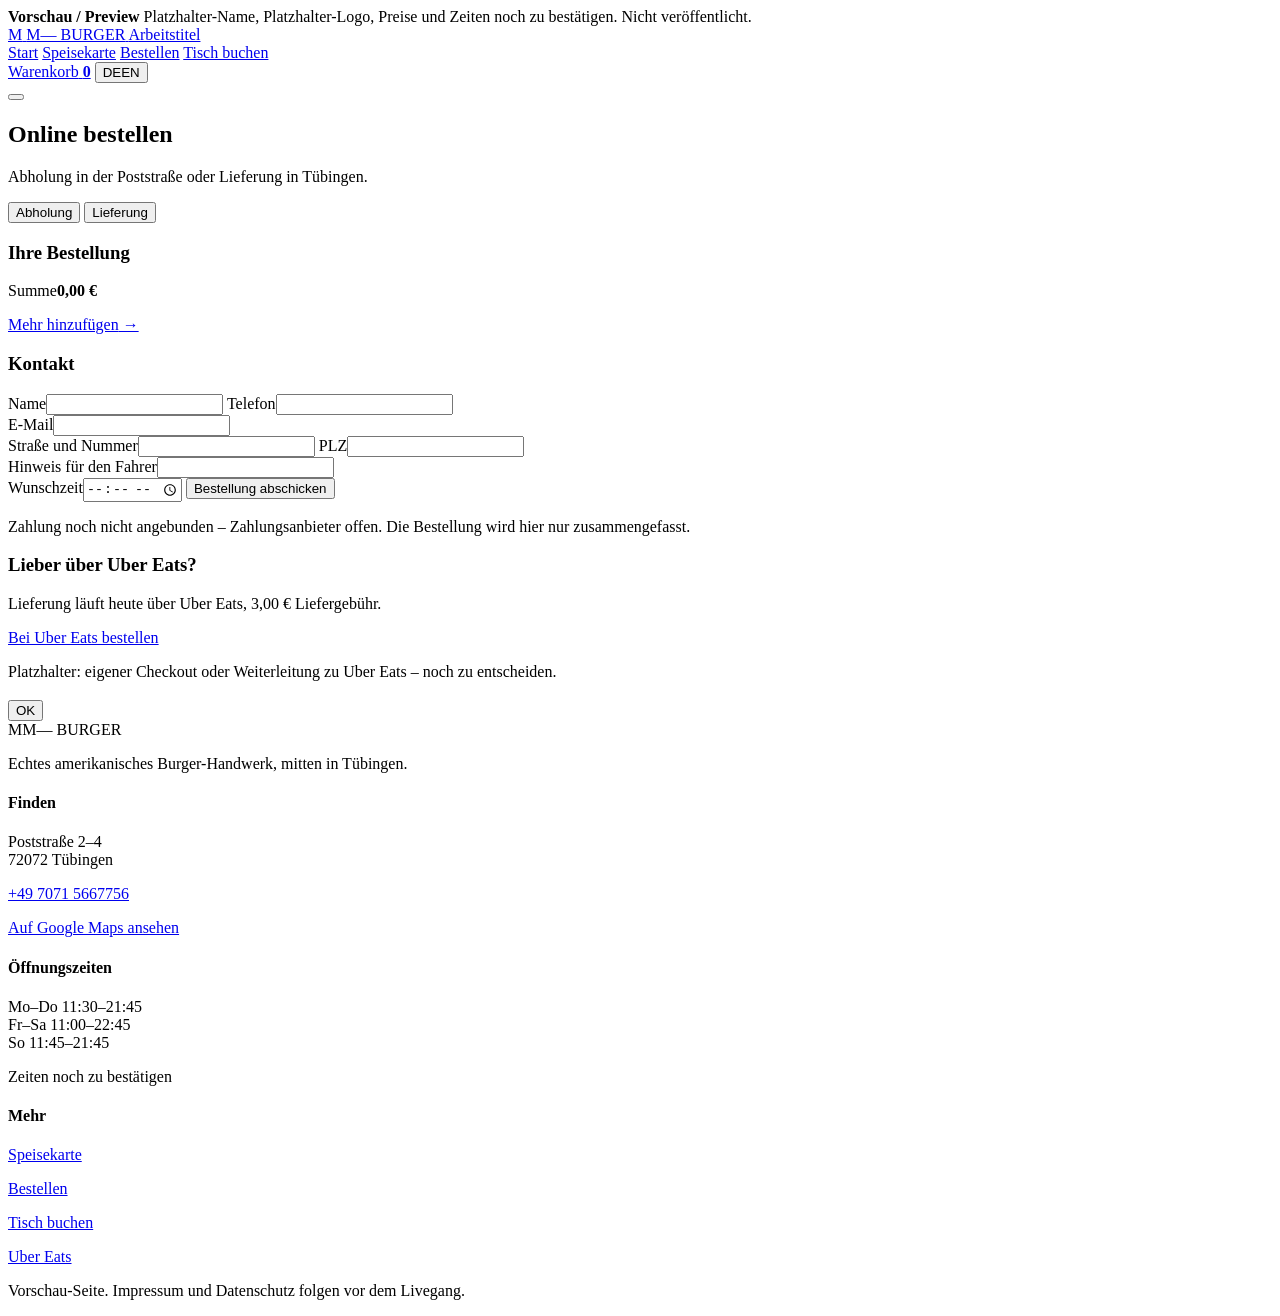
==== bestellen.html @ 6d0a07c4 "Rename 3-bestellen.html to bestellen.html" ====
<!doctype html>
<html lang="de">
<head>
<meta charset="utf-8">
<meta name="viewport" content="width=device-width, initial-scale=1">
<title>Bestellen — M— Burger</title>
<meta name="description" content="Order online">
<meta name="robots" content="noindex">
<link rel="preconnect" href="https://fonts.googleapis.com">
<link rel="preconnect" href="https://fonts.gstatic.com" crossorigin>
<link href="https://fonts.googleapis.com/css2?family=Archivo+Black&family=Barlow+Condensed:wght@600;700&family=Inter:wght@400;500;600&display=swap" rel="stylesheet">
<link rel="stylesheet" href="styles.css">
</head>
<body>
<div class="preview-ribbon">
  <strong>Vorschau / Preview</strong> <span class="i18n" data-de="Platzhalter-Name, Platzhalter-Logo, Preise und Zeiten noch zu best&auml;tigen. Nicht ver&ouml;ffentlicht." data-en="Placeholder name, placeholder logo, prices and hours still to confirm. Not published.">Platzhalter-Name, Platzhalter-Logo, Preise und Zeiten noch zu best&auml;tigen. Nicht ver&ouml;ffentlicht.</span>
</div>
<header class="site-header">
  <a class="brand" href="index.html">
    <span class="brand-mark">M</span>
    <span class="brand-word">M&mdash; BURGER</span>
    <span class="brand-flag"><span class="i18n" data-de="Arbeitstitel" data-en="working title">Arbeitstitel</span></span>
  </a>
  <nav class="nav">
    <a href="index.html"><span class="i18n" data-de="Start" data-en="Home">Start</span></a>
    <a href="speisekarte.html"><span class="i18n" data-de="Speisekarte" data-en="Menu">Speisekarte</span></a>
    <a href="bestellen.html"><span class="i18n" data-de="Bestellen" data-en="Order">Bestellen</span></a>
    <a href="reservieren.html"><span class="i18n" data-de="Tisch buchen" data-en="Book a table">Tisch buchen</span></a>
  </nav>
  <div class="header-right">
    <a class="cart-link" href="bestellen.html"><span><span class="i18n" data-de="Warenkorb" data-en="Cart">Warenkorb</span></span> <b id="cart-count">0</b></a>
    <button class="lang-toggle" id="lang-toggle" type="button"><span class="on">DE</span><span>EN</span></button>
  </div>
  <button class="burger-btn" id="burger-btn" aria-label="Menu"><span></span><span></span><span></span></button>
</header>

<section class="page-head">
  <h1><span class="i18n" data-de="Online bestellen" data-en="Order online">Online bestellen</span></h1>
  <p class="lede"><span class="i18n" data-de="Abholung in der Poststra&szlig;e oder Lieferung in T&uuml;bingen." data-en="Pick up on Poststra&szlig;e or delivery in T&uuml;bingen.">Abholung in der Poststra&szlig;e oder Lieferung in T&uuml;bingen.</span></p>
</section>
<section class="section order-grid">
  <div>
    <div class="mode-switch">
      <button class="mode-btn on" data-mode="pickup"><span class="i18n" data-de="Abholung" data-en="Pickup">Abholung</span></button>
      <button class="mode-btn" data-mode="delivery"><span class="i18n" data-de="Lieferung" data-en="Delivery">Lieferung</span></button>
    </div>
    <div class="panel">
      <h3><span class="i18n" data-de="Ihre Bestellung" data-en="Your order">Ihre Bestellung</span></h3>
      <div id="cart-lines"></div>
      <div class="cart-total"><span><span class="i18n" data-de="Summe" data-en="Total">Summe</span></span><b id="cart-total">0,00 &euro;</b></div>
      <p class="tbc" id="fee-note"></p>
      <a class="link-more" href="speisekarte.html"><span class="i18n" data-de="Mehr hinzuf&uuml;gen" data-en="Add more">Mehr hinzuf&uuml;gen</span> &rarr;</a>
    </div>
    <div class="panel">
      <h3><span class="i18n" data-de="Kontakt" data-en="Contact">Kontakt</span></h3>
      <div class="field-row">
        <label><span class="i18n" data-de="Name" data-en="Name">Name</span><input type="text" id="o-name" autocomplete="name"></label>
        <label><span class="i18n" data-de="Telefon" data-en="Phone">Telefon</span><input type="tel" id="o-phone" autocomplete="tel"></label>
      </div>
      <label><span class="i18n" data-de="E-Mail" data-en="Email">E-Mail</span><input type="email" id="o-mail" autocomplete="email"></label>
      <div id="addr-fields" class="hidden">
        <div class="field-row">
          <label><span class="i18n" data-de="Stra&szlig;e und Nummer" data-en="Street and number">Stra&szlig;e und Nummer</span><input type="text" id="o-street"></label>
          <label><span class="i18n" data-de="PLZ" data-en="Postcode">PLZ</span><input type="text" id="o-zip"></label>
        </div>
        <label><span class="i18n" data-de="Hinweis f&uuml;r den Fahrer" data-en="Note for the driver">Hinweis f&uuml;r den Fahrer</span><input type="text" id="o-note"></label>
      </div>
      <label><span class="i18n" data-de="Wunschzeit" data-en="Preferred time">Wunschzeit</span><input type="time" id="o-time"></label>
      <button class="btn btn-primary wide" id="place-order"><span class="i18n" data-de="Bestellung abschicken" data-en="Place order">Bestellung abschicken</span></button>
      <p class="tbc"><span class="i18n" data-de="Zahlung noch nicht angebunden &ndash; Zahlungsanbieter offen. Die Bestellung wird hier nur zusammengefasst." data-en="Payment not connected yet &ndash; provider still open. This only summarises the order for now.">Zahlung noch nicht angebunden &ndash; Zahlungsanbieter offen. Die Bestellung wird hier nur zusammengefasst.</span></p>
    </div>
  </div>
  <aside class="panel side">
    <h3><span class="i18n" data-de="Lieber &uuml;ber Uber Eats?" data-en="Prefer Uber Eats?">Lieber &uuml;ber Uber Eats?</span></h3>
    <p><span class="i18n" data-de="Lieferung l&auml;uft heute &uuml;ber Uber Eats, 3,00 &euro; Liefergeb&uuml;hr." data-en="Delivery runs through Uber Eats today, &euro;3.00 delivery fee.">Lieferung l&auml;uft heute &uuml;ber Uber Eats, 3,00 &euro; Liefergeb&uuml;hr.</span></p>
    <a class="btn btn-ghost" href="https://www.ubereats.com/de-en/store/m%26b-burger/qNDt5AvSWz-Jo8SoWG2_nw" target="_blank" rel="noopener"><span class="i18n" data-de="Bei Uber Eats bestellen" data-en="Order on Uber Eats">Bei Uber Eats bestellen</span></a>
    <div class="foot-rule"></div>
    <p class="tbc"><span class="i18n" data-de="Platzhalter: eigener Checkout oder Weiterleitung zu Uber Eats &ndash; noch zu entscheiden." data-en="Placeholder: own checkout or handoff to Uber Eats &ndash; still to decide.">Platzhalter: eigener Checkout oder Weiterleitung zu Uber Eats &ndash; noch zu entscheiden.</span></p>
  </aside>
</section>
<div class="modal" id="modal"><div class="modal-box"><h3 id="modal-title"></h3><p id="modal-body"></p><button class="btn btn-primary" id="modal-close">OK</button></div></div>

<footer class="site-footer">
  <div class="foot-grid">
    <div>
      <div class="brand foot-brand"><span class="brand-mark">M</span><span class="brand-word">M&mdash; BURGER</span></div>
      <p class="muted"><span class="i18n" data-de="Echtes amerikanisches Burger-Handwerk, mitten in T&uuml;bingen." data-en="Real American burgers, in the middle of T&uuml;bingen.">Echtes amerikanisches Burger-Handwerk, mitten in T&uuml;bingen.</span></p>
    </div>
    <div>
      <h4><span class="i18n" data-de="Finden" data-en="Find us">Finden</span></h4>
      <p>Poststra&szlig;e 2&ndash;4<br>72072 T&uuml;bingen</p>
      <p><a href="tel:+4970715667756">+49 7071 5667756</a></p>
      <p><a href="https://maps.app.goo.gl/429EHbxmLvwS3gST7" target="_blank" rel="noopener"><span class="i18n" data-de="Auf Google Maps ansehen" data-en="View on Google Maps">Auf Google Maps ansehen</span></a></p>
    </div>
    <div>
      <h4><span class="i18n" data-de="&Ouml;ffnungszeiten" data-en="Opening hours">&Ouml;ffnungszeiten</span></h4>
      <p class="hours-list">
        <span class="i18n" data-de="Mo&ndash;Do 11:30&ndash;21:45" data-en="Mon&ndash;Thu 11:30&ndash;21:45">Mo&ndash;Do 11:30&ndash;21:45</span><br><span class="i18n" data-de="Fr&ndash;Sa 11:00&ndash;22:45" data-en="Fri&ndash;Sat 11:00&ndash;22:45">Fr&ndash;Sa 11:00&ndash;22:45</span><br><span class="i18n" data-de="So 11:45&ndash;21:45" data-en="Sun 11:45&ndash;21:45">So 11:45&ndash;21:45</span>
      </p>
      <p class="tbc"><span class="i18n" data-de="Zeiten noch zu best&auml;tigen" data-en="hours to be confirmed">Zeiten noch zu best&auml;tigen</span></p>
    </div>
    <div>
      <h4><span class="i18n" data-de="Mehr" data-en="More">Mehr</span></h4>
      <p><a href="speisekarte.html"><span class="i18n" data-de="Speisekarte" data-en="Menu">Speisekarte</span></a></p>
      <p><a href="bestellen.html"><span class="i18n" data-de="Bestellen" data-en="Order">Bestellen</span></a></p>
      <p><a href="reservieren.html"><span class="i18n" data-de="Tisch buchen" data-en="Book a table">Tisch buchen</span></a></p>
      <p><a href="https://www.ubereats.com/de-en/store/m%26b-burger/qNDt5AvSWz-Jo8SoWG2_nw" target="_blank" rel="noopener">Uber Eats</a></p>
    </div>
  </div>
  <div class="foot-rule"></div>
  <p class="foot-legal"><span class="i18n" data-de="Vorschau-Seite. Impressum und Datenschutz folgen vor dem Livegang." data-en="Preview site. Imprint and privacy policy to follow before go-live.">Vorschau-Seite. Impressum und Datenschutz folgen vor dem Livegang.</span></p>
</footer>
<script src="menu.js"></script>
<script src="app.js"></script>
</body>
</html>
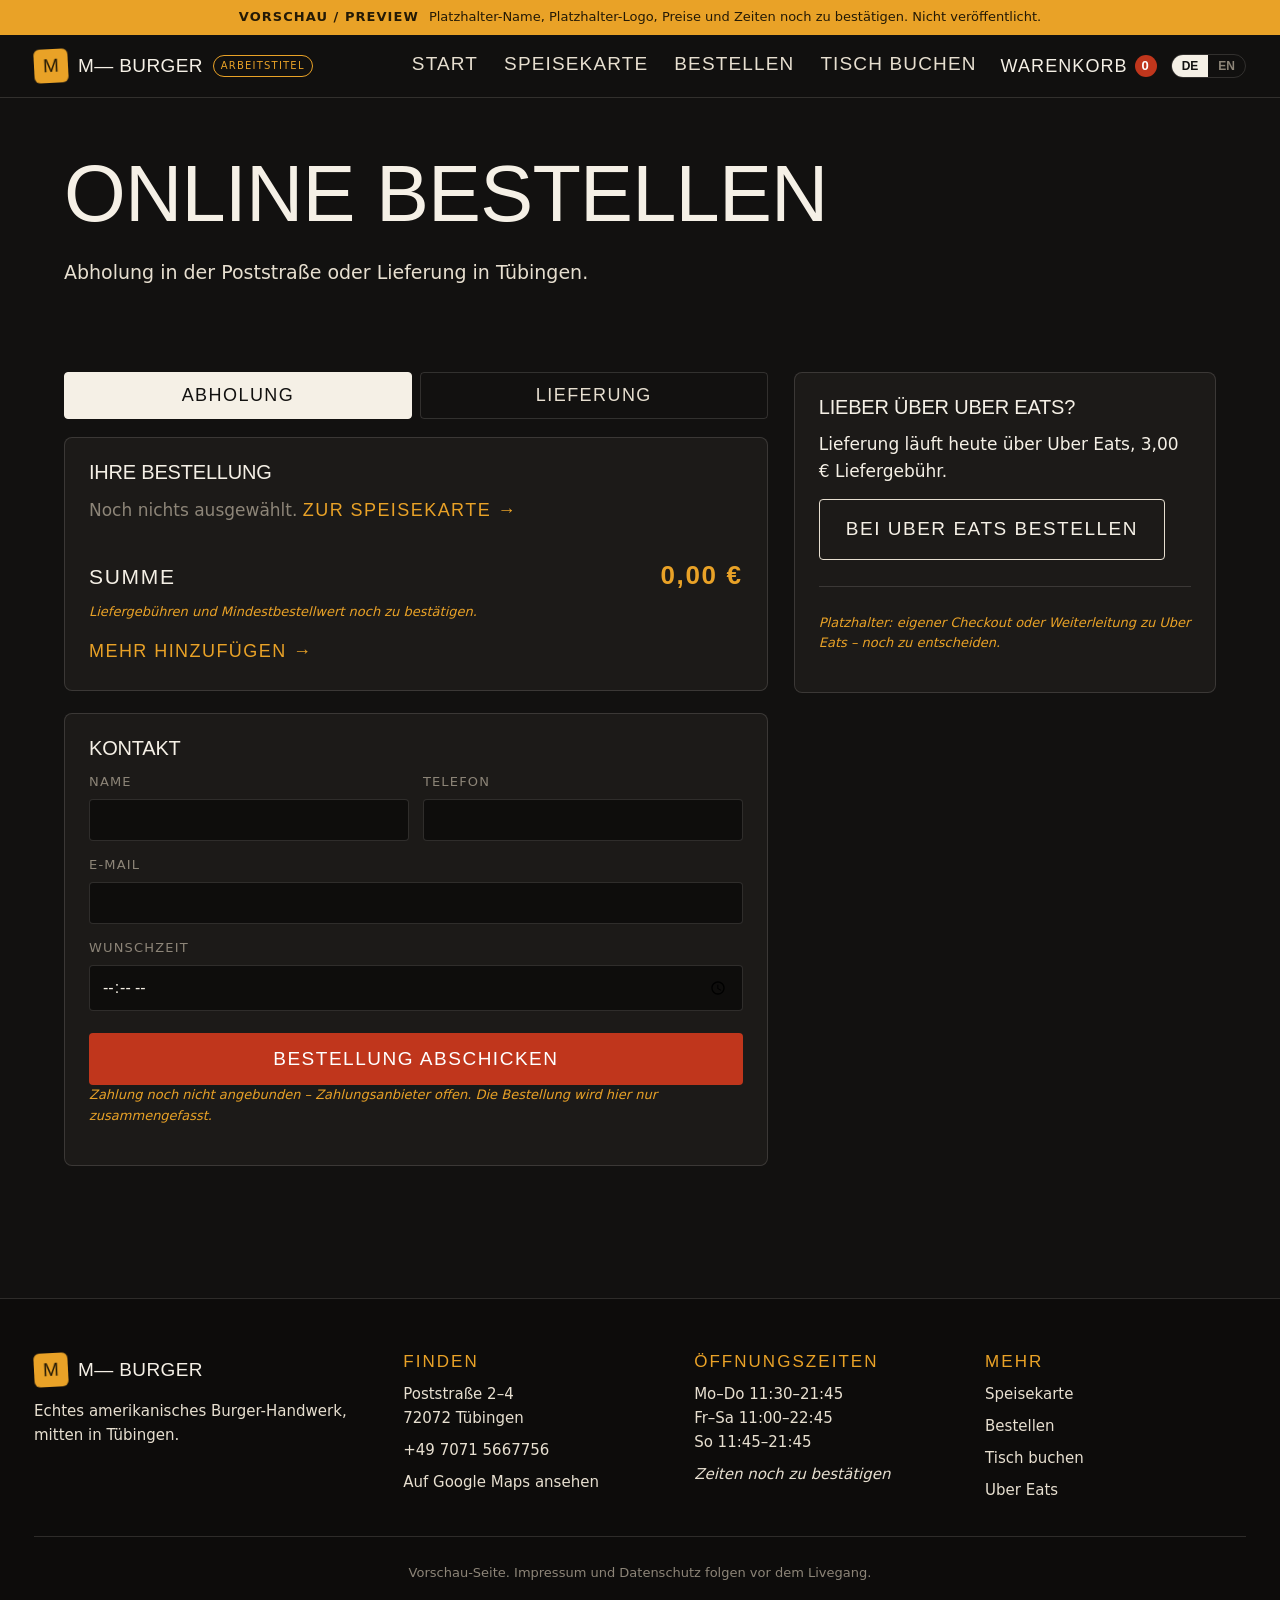
==== commit f132cebe: "Update bestellen.html" ====
--- a/bestellen.html
+++ b/bestellen.html
@@ -9,7 +9,7 @@
 <link rel="preconnect" href="https://fonts.googleapis.com">
 <link rel="preconnect" href="https://fonts.gstatic.com" crossorigin>
 <link href="https://fonts.googleapis.com/css2?family=Archivo+Black&family=Barlow+Condensed:wght@600;700&family=Inter:wght@400;500;600&display=swap" rel="stylesheet">
-<link rel="stylesheet" href="styles.css">
+<link rel="stylesheet" href="styles.css?v=2">
 </head>
 <body>
 <div class="preview-ribbon">
@@ -110,7 +110,7 @@
   <div class="foot-rule"></div>
   <p class="foot-legal"><span class="i18n" data-de="Vorschau-Seite. Impressum und Datenschutz folgen vor dem Livegang." data-en="Preview site. Imprint and privacy policy to follow before go-live.">Vorschau-Seite. Impressum und Datenschutz folgen vor dem Livegang.</span></p>
 </footer>
-<script src="menu.js"></script>
-<script src="app.js"></script>
+<script src="menu.js?v=2"></script>
+<script src="app.js?v=2"></script>
 </body>
 </html>
--- a/styles.css
+++ b/styles.css
@@ -0,0 +1,172 @@
+:root{
+  --ink:#121110; --ink-2:#1c1a18; --cream:#F5F0E6; --cream-2:#e7dfd0;
+  --amber:#E9A227; --red:#C0361C; --muted:#8d8578;
+  --edge:rgba(245,240,230,.14);
+}
+*{box-sizing:border-box}
+html,body{margin:0;padding:0}
+body{background:var(--ink);color:var(--cream);font-family:Inter,system-ui,sans-serif;font-size:17px;line-height:1.6;-webkit-font-smoothing:antialiased}
+img{max-width:100%;display:block}
+a{color:inherit}
+h1,h2,h3,h4{font-family:"Archivo Black",Impact,sans-serif;font-weight:400;letter-spacing:-.01em;line-height:1.02;margin:0}
+p{margin:0 0 14px}
+.muted{color:var(--muted)}
+.hidden{display:none}
+
+.preview-ribbon{background:var(--amber);color:#241a06;font-size:13px;text-align:center;padding:7px 16px;font-weight:500}
+.preview-ribbon strong{font-weight:700;text-transform:uppercase;letter-spacing:.08em;margin-right:6px}
+
+.site-header{position:sticky;top:0;z-index:40;display:flex;align-items:center;gap:24px;
+  padding:14px 34px;background:rgba(18,17,16,.93);backdrop-filter:blur(8px);border-bottom:1px solid var(--edge)}
+.brand{display:flex;align-items:center;gap:10px;text-decoration:none}
+.brand-mark{display:grid;place-items:center;width:34px;height:34px;background:var(--amber);color:#241a06;
+  font-family:"Archivo Black",sans-serif;font-size:19px;border-radius:6px;transform:rotate(-3deg)}
+.brand-word{font-family:"Archivo Black",sans-serif;font-size:19px;letter-spacing:.02em}
+.brand-flag{font-size:10px;text-transform:uppercase;letter-spacing:.12em;color:var(--amber);
+  border:1px solid var(--amber);border-radius:99px;padding:2px 7px}
+.nav{display:flex;gap:26px;margin-left:auto;font-family:"Barlow Condensed",sans-serif;font-size:19px;
+  text-transform:uppercase;letter-spacing:.06em}
+.nav a{text-decoration:none;color:var(--cream-2);padding-bottom:2px;border-bottom:2px solid transparent}
+.nav a:hover{color:var(--amber);border-color:var(--amber)}
+.header-right{display:flex;align-items:center;gap:14px}
+.cart-link{display:flex;gap:7px;align-items:center;text-decoration:none;font-family:"Barlow Condensed",sans-serif;
+  font-size:18px;text-transform:uppercase;letter-spacing:.06em}
+.cart-link b{background:var(--red);color:#fff;border-radius:99px;min-width:22px;text-align:center;font-size:13px;padding:1px 6px;font-family:Inter,sans-serif}
+.lang-toggle{display:flex;border:1px solid var(--edge);border-radius:99px;overflow:hidden;background:none;cursor:pointer;padding:0}
+.lang-toggle span{padding:4px 10px;font-size:12px;font-weight:600;color:var(--muted)}
+.lang-toggle span.on{background:var(--cream);color:var(--ink)}
+.burger-btn{display:none}
+
+.hero{display:grid;grid-template-columns:1.05fr .95fr;align-items:stretch;min-height:74vh;border-bottom:1px solid var(--edge)}
+.hero-copy{padding:70px 34px 70px 60px;display:flex;flex-direction:column;justify-content:center;order:-1}
+.hero-img{position:relative;overflow:hidden}
+.hero-img img{width:100%;height:100%;object-fit:cover}
+.hero-img:after{content:"";position:absolute;inset:0;background:linear-gradient(90deg,var(--ink),transparent 42%)}
+.eyebrow{font-family:"Barlow Condensed",sans-serif;text-transform:uppercase;letter-spacing:.22em;font-size:14px;color:var(--amber);margin-bottom:16px}
+h1{font-size:clamp(44px,6.2vw,86px);text-transform:uppercase}
+.lede{font-size:19px;color:var(--cream-2);max-width:46ch;margin-top:22px}
+.cta-row{display:flex;gap:12px;flex-wrap:wrap;margin-top:26px}
+.btn{display:inline-block;padding:14px 26px;border-radius:4px;text-decoration:none;font-family:"Barlow Condensed",sans-serif;
+  font-size:19px;text-transform:uppercase;letter-spacing:.08em;border:1px solid transparent;cursor:pointer}
+.btn-primary{background:var(--red);color:#fff}
+.btn-primary:hover{background:#d33e21}
+.btn-ghost{border-color:var(--cream-2);color:var(--cream)}
+.btn-ghost:hover{background:var(--cream);color:var(--ink)}
+.btn.wide{width:100%;text-align:center;margin-top:8px}
+
+.strip{display:grid;grid-template-columns:repeat(3,1fr);background:var(--cream);color:var(--ink)}
+.strip-item{padding:26px 34px;border-right:1px solid rgba(18,17,16,.12)}
+.strip-item:last-child{border:0}
+.strip-item b{display:block;font-family:"Barlow Condensed",sans-serif;text-transform:uppercase;letter-spacing:.08em;font-size:20px}
+.strip-item span{font-size:15px;color:#5f584d}
+
+.section{padding:70px 34px;max-width:1220px;margin:0 auto}
+.section-head{display:flex;align-items:baseline;justify-content:space-between;gap:20px;margin-bottom:28px;
+  border-bottom:1px solid var(--edge);padding-bottom:14px}
+.section-head h2{font-size:clamp(26px,3.4vw,40px);text-transform:uppercase}
+.link-more{color:var(--amber);text-decoration:none;font-family:"Barlow Condensed",sans-serif;font-size:18px;
+  text-transform:uppercase;letter-spacing:.08em}
+
+.cards{display:grid;grid-template-columns:repeat(3,1fr);gap:22px}
+.card{background:var(--ink-2);border:1px solid var(--edge);border-radius:8px;overflow:hidden;display:flex;flex-direction:column}
+.card-img{aspect-ratio:4/3;overflow:hidden}
+.card-img img{width:100%;height:100%;object-fit:cover;transition:transform .5s}
+.card:hover .card-img img{transform:scale(1.04)}
+.card h3{font-size:22px;padding:18px 20px 6px;text-transform:uppercase}
+.card p{padding:0 20px;color:var(--muted);font-size:15px;flex:1}
+.card-foot{display:flex;align-items:center;justify-content:space-between;padding:14px 20px 18px}
+.price{font-family:"Barlow Condensed",sans-serif;font-size:23px;color:var(--amber)}
+.add-btn{background:none;border:1px solid var(--cream-2);color:var(--cream);border-radius:4px;padding:7px 14px;
+  cursor:pointer;font-family:"Barlow Condensed",sans-serif;text-transform:uppercase;letter-spacing:.08em;font-size:16px}
+.add-btn:hover{background:var(--amber);border-color:var(--amber);color:#241a06}
+.add-btn.pop{background:var(--amber);border-color:var(--amber);color:#241a06}
+
+.split{display:grid;grid-template-columns:1fr 1fr;gap:44px;align-items:center}
+.split-img img{border-radius:8px}
+.split-copy h2{font-size:clamp(26px,3.2vw,38px);text-transform:uppercase;margin-bottom:14px}
+.split-copy p{color:var(--cream-2)}
+
+.combo{max-width:none;background:var(--red);text-align:center}
+.combo-inner{max-width:640px;margin:0 auto}
+.combo h2{font-size:clamp(30px,4vw,50px);text-transform:uppercase;margin-bottom:12px}
+.combo .eyebrow{color:#ffdfb0}
+.combo .btn-primary{background:var(--ink)}
+
+.visit{display:grid;grid-template-columns:repeat(3,1fr);gap:26px}
+.visit h3{font-size:20px;text-transform:uppercase;margin-bottom:8px}
+.visit p{color:var(--cream-2)}
+.tbc{font-size:13px;color:var(--amber);font-style:italic}
+
+.page-head{padding:56px 34px 0;max-width:1220px;margin:0 auto}
+.page-head h1{text-transform:uppercase}
+.menu-cat{margin-bottom:52px}
+.cat-desc{color:var(--muted);margin-top:-14px;margin-bottom:22px}
+.items{display:grid;grid-template-columns:repeat(2,1fr);gap:18px}
+.item{background:var(--ink-2);border:1px solid var(--edge);border-radius:8px;padding:20px 22px;position:relative}
+.item-top{display:flex;justify-content:space-between;gap:16px;align-items:baseline}
+.item h3{font-size:19px;text-transform:uppercase}
+.item p{color:var(--muted);font-size:15px;margin:8px 0 0;max-width:52ch}
+.item .add-btn{position:absolute;right:20px;bottom:18px;padding:4px 12px}
+.item p{padding-right:70px}
+.rank{font-family:Inter,sans-serif;font-size:11px;color:#241a06;background:var(--amber);border-radius:99px;padding:2px 7px;vertical-align:middle}
+.tbc-price{font-family:Inter,sans-serif;font-size:13px;color:var(--amber);font-style:italic}
+
+.order-grid,.res-grid{display:grid;grid-template-columns:1.5fr .9fr;gap:26px;align-items:start}
+.panel{background:var(--ink-2);border:1px solid var(--edge);border-radius:8px;padding:24px;margin-bottom:22px}
+.panel h3{font-size:20px;text-transform:uppercase;margin-bottom:14px}
+.side{position:sticky;top:96px}
+.mode-switch{display:flex;gap:8px;margin-bottom:18px}
+.mode-btn{flex:1;padding:12px;background:none;border:1px solid var(--edge);color:var(--cream-2);border-radius:4px;cursor:pointer;
+  font-family:"Barlow Condensed",sans-serif;text-transform:uppercase;letter-spacing:.08em;font-size:18px}
+.mode-btn.on{background:var(--cream);color:var(--ink);border-color:var(--cream)}
+label{display:block;font-size:13px;text-transform:uppercase;letter-spacing:.09em;color:var(--muted);margin-bottom:14px}
+input,select,textarea{width:100%;margin-top:6px;background:#0e0d0c;border:1px solid var(--edge);color:var(--cream);
+  border-radius:4px;padding:11px 12px;font-family:Inter,sans-serif;font-size:16px;text-transform:none;letter-spacing:0}
+input:focus,select:focus,textarea:focus{outline:none;border-color:var(--amber)}
+.field-row{display:grid;grid-template-columns:repeat(auto-fit,minmax(150px,1fr));gap:14px}
+.cart-line{display:grid;grid-template-columns:auto 1fr auto;gap:14px;align-items:center;padding:12px 0;border-bottom:1px solid var(--edge)}
+.qty{display:flex;align-items:center;gap:8px}
+.qty button{width:28px;height:28px;border-radius:4px;background:none;border:1px solid var(--edge);color:var(--cream);cursor:pointer;font-size:15px}
+.qty button:hover{border-color:var(--amber);color:var(--amber)}
+.cart-total{display:flex;justify-content:space-between;align-items:baseline;padding:16px 0 6px;
+  font-family:"Barlow Condensed",sans-serif;text-transform:uppercase;letter-spacing:.08em;font-size:21px}
+.cart-total b{color:var(--amber);font-size:26px}
+
+.modal{position:fixed;inset:0;background:rgba(8,8,8,.72);display:none;place-items:center;z-index:60;padding:24px}
+.modal.open{display:grid}
+.modal-box{background:var(--ink-2);border:1px solid var(--edge);border-radius:10px;padding:28px;max-width:430px}
+.modal-box h3{text-transform:uppercase;font-size:22px;margin-bottom:10px}
+
+.site-footer{background:#0d0c0b;border-top:1px solid var(--edge);padding:54px 34px 30px;margin-top:40px}
+.foot-grid{display:grid;grid-template-columns:1.3fr 1fr 1fr 1fr;gap:30px;max-width:1220px;margin:0 auto}
+.foot-grid h4{font-family:"Barlow Condensed",sans-serif;font-size:17px;text-transform:uppercase;letter-spacing:.12em;
+  color:var(--amber);margin-bottom:12px}
+.foot-grid p{font-size:15px;color:var(--cream-2);margin-bottom:8px}
+.foot-grid a{text-decoration:none}
+.foot-grid a:hover{color:var(--amber)}
+.foot-brand{margin-bottom:12px}
+.foot-rule{height:1px;background:var(--edge);margin:26px auto;max-width:1220px}
+.foot-legal{text-align:center;font-size:13px;color:var(--muted)}
+
+@media(max-width:900px){
+  .site-header{padding:12px 18px;gap:12px;flex-wrap:wrap}
+  .burger-btn{display:grid;gap:4px;background:none;border:0;padding:6px;cursor:pointer;order:3}
+  .burger-btn span{display:block;width:22px;height:2px;background:var(--cream)}
+  .nav{order:5;flex-basis:100%;display:none;flex-direction:column;gap:12px;padding:8px 0 4px}
+  .nav.open{display:flex}
+  .header-right{margin-left:auto}
+  .brand-flag{display:none}
+  .hero{grid-template-columns:1fr;min-height:0}
+  .hero-copy{padding:40px 18px 34px}
+  .hero-img{height:52vw;min-height:230px}
+  .hero-img:after{background:linear-gradient(0deg,var(--ink),transparent 55%)}
+  .strip{grid-template-columns:1fr}
+  .strip-item{border-right:0;border-bottom:1px solid rgba(18,17,16,.12);padding:18px}
+  .section,.page-head{padding-left:18px;padding-right:18px}
+  .section{padding-top:44px;padding-bottom:44px}
+  .cards,.items,.visit,.split,.order-grid,.res-grid,.foot-grid{grid-template-columns:1fr;gap:16px}
+  .side{position:static}
+  .item p{padding-right:0}
+  .item .add-btn{position:static;margin-top:14px}
+  .site-footer{padding:36px 18px 24px}
+}
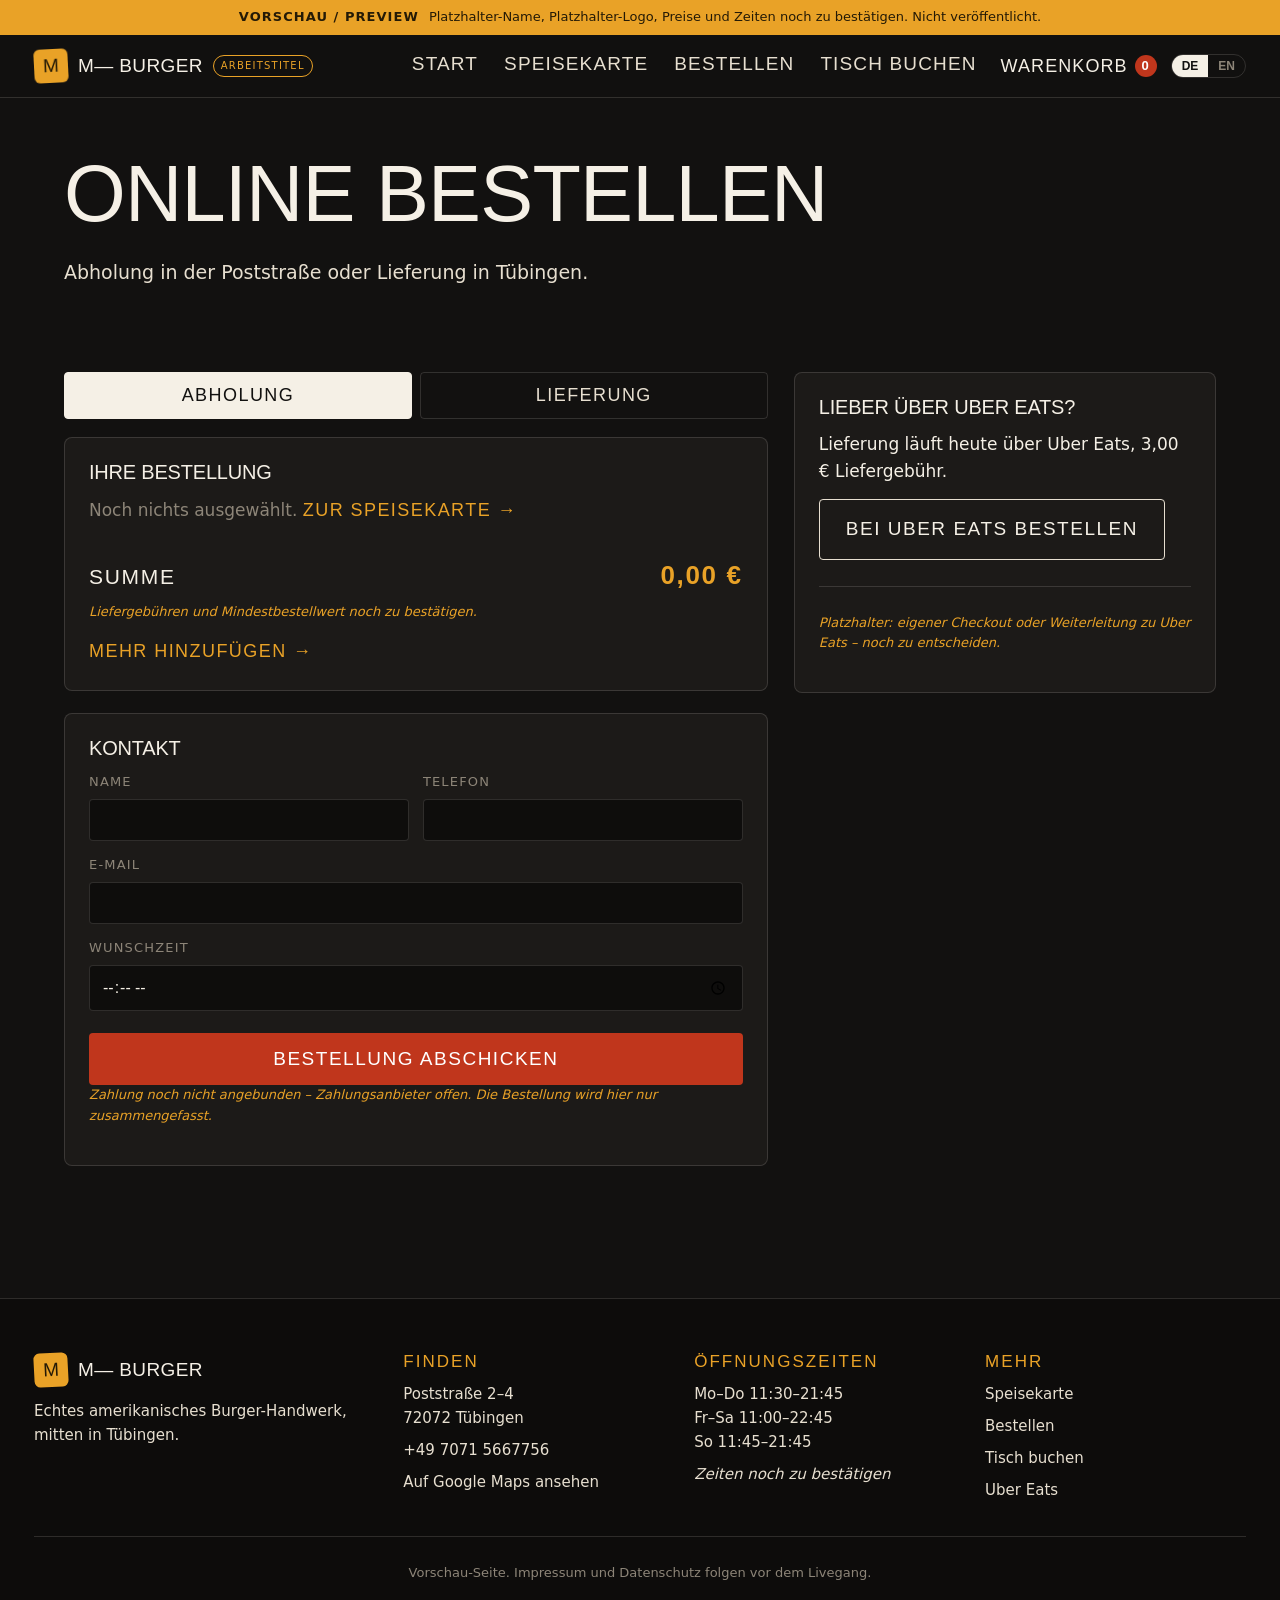
==== commit 25d2b425: "Update bestellen.html" ====
--- a/bestellen.html
+++ b/bestellen.html
@@ -9,7 +9,7 @@
 <link rel="preconnect" href="https://fonts.googleapis.com">
 <link rel="preconnect" href="https://fonts.gstatic.com" crossorigin>
 <link href="https://fonts.googleapis.com/css2?family=Archivo+Black&family=Barlow+Condensed:wght@600;700&family=Inter:wght@400;500;600&display=swap" rel="stylesheet">
-<link rel="stylesheet" href="styles.css?v=2">
+<link rel="stylesheet" href="styles.css?v=3">
 </head>
 <body>
 <div class="preview-ribbon">
@@ -110,7 +110,7 @@
   <div class="foot-rule"></div>
   <p class="foot-legal"><span class="i18n" data-de="Vorschau-Seite. Impressum und Datenschutz folgen vor dem Livegang." data-en="Preview site. Imprint and privacy policy to follow before go-live.">Vorschau-Seite. Impressum und Datenschutz folgen vor dem Livegang.</span></p>
 </footer>
-<script src="menu.js?v=2"></script>
-<script src="app.js?v=2"></script>
+<script src="menu.js?v=3"></script>
+<script src="app.js?v=3"></script>
 </body>
 </html>
--- a/styles.css
+++ b/styles.css
@@ -4,7 +4,7 @@
   --edge:rgba(245,240,230,.14);
 }
 *{box-sizing:border-box}
-html,body{margin:0;padding:0}
+html,body{margin:0;padding:0;overflow-x:hidden}
 body{background:var(--ink);color:var(--cream);font-family:Inter,system-ui,sans-serif;font-size:17px;line-height:1.6;-webkit-font-smoothing:antialiased}
 img{max-width:100%;display:block}
 a{color:inherit}
@@ -157,7 +157,9 @@
   .header-right{margin-left:auto}
   .brand-flag{display:none}
   .hero{grid-template-columns:1fr;min-height:0}
-  .hero-copy{padding:40px 18px 34px}
+  h1{font-size:clamp(32px,8.6vw,44px);word-break:break-word}
+  .lede{font-size:17px;max-width:100%}
+  .hero-copy{padding:36px 18px 30px}
   .hero-img{height:52vw;min-height:230px}
   .hero-img:after{background:linear-gradient(0deg,var(--ink),transparent 55%)}
   .strip{grid-template-columns:1fr}
